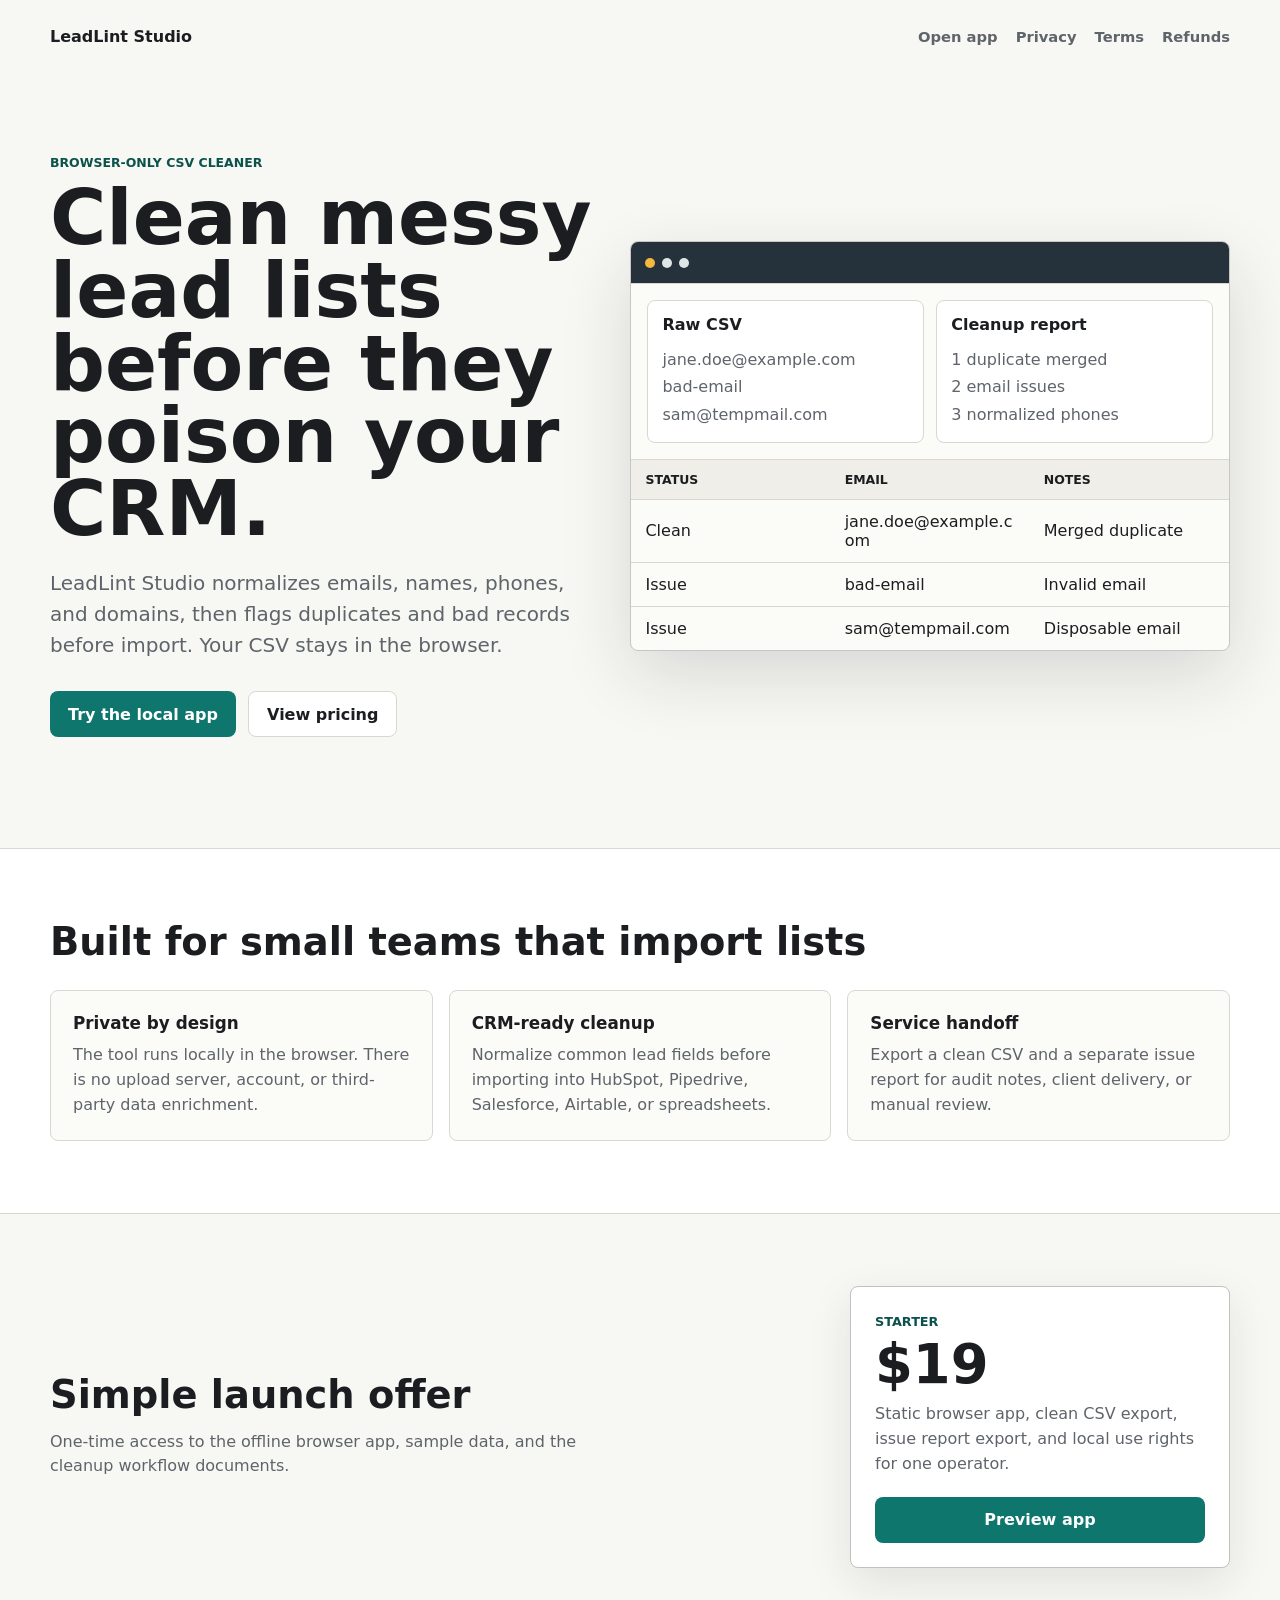
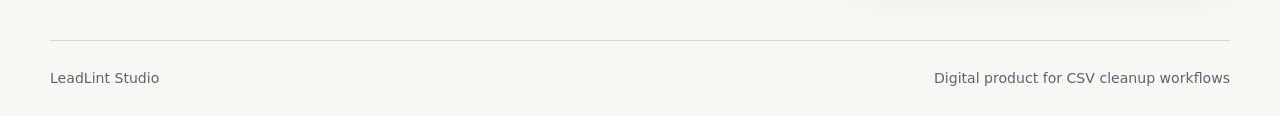
==== index.html @ 5fd6f4fb "Publish LeadLint Studio site" ====
﻿<!doctype html>
<html lang="en">
  <head>
    <meta charset="utf-8">
    <meta name="viewport" content="width=device-width, initial-scale=1">
    <title>LeadLint Studio - CSV lead cleanup before CRM import</title>
    <link rel="stylesheet" href="product.css">
  </head>
  <body>
    <header class="site-header">
      <a class="brand" href="app.html">LeadLint Studio</a>
      <nav aria-label="Product">
        <a href="app.html">Open app</a>
        <a href="privacy.html">Privacy</a>
        <a href="terms.html">Terms</a>
        <a href="refund.html">Refunds</a>
      </nav>
    </header>

    <main>
      <section class="hero">
        <div class="hero-copy">
          <p class="eyebrow">Browser-only CSV cleaner</p>
          <h1>Clean messy lead lists before they poison your CRM.</h1>
          <p class="lede">LeadLint Studio normalizes emails, names, phones, and domains, then flags duplicates and bad records before import. Your CSV stays in the browser.</p>
          <div class="hero-actions">
            <a class="primary-link" href="app.html">Try the local app</a>
            <a class="secondary-link" href="#pricing">View pricing</a>
          </div>
        </div>
        <div class="product-shot" aria-label="Product preview">
          <div class="shot-top">
            <span></span>
            <span></span>
            <span></span>
          </div>
          <div class="shot-grid">
            <div class="shot-panel">
              <strong>Raw CSV</strong>
              <p>jane.doe@example.com<br>bad-email<br>sam@tempmail.com</p>
            </div>
            <div class="shot-panel">
              <strong>Cleanup report</strong>
              <p>1 duplicate merged<br>2 email issues<br>3 normalized phones</p>
            </div>
          </div>
          <table>
            <tr><th>Status</th><th>Email</th><th>Notes</th></tr>
            <tr><td>Clean</td><td>jane.doe@example.com</td><td>Merged duplicate</td></tr>
            <tr><td>Issue</td><td>bad-email</td><td>Invalid email</td></tr>
            <tr><td>Issue</td><td>sam@tempmail.com</td><td>Disposable email</td></tr>
          </table>
        </div>
      </section>

      <section class="section-band">
        <div class="section-inner">
          <h2>Built for small teams that import lists</h2>
          <div class="feature-grid">
            <article>
              <h3>Private by design</h3>
              <p>The tool runs locally in the browser. There is no upload server, account, or third-party data enrichment.</p>
            </article>
            <article>
              <h3>CRM-ready cleanup</h3>
              <p>Normalize common lead fields before importing into HubSpot, Pipedrive, Salesforce, Airtable, or spreadsheets.</p>
            </article>
            <article>
              <h3>Service handoff</h3>
              <p>Export a clean CSV and a separate issue report for audit notes, client delivery, or manual review.</p>
            </article>
          </div>
        </div>
      </section>

      <section class="pricing" id="pricing">
        <div class="pricing-copy">
          <h2>Simple launch offer</h2>
          <p>One-time access to the offline browser app, sample data, and the cleanup workflow documents.</p>
        </div>
        <div class="price-card">
          <span class="price-label">Starter</span>
          <strong>$19</strong>
          <p>Static browser app, clean CSV export, issue report export, and local use rights for one operator.</p>
          <a class="primary-link" href="app.html">Preview app</a>
        </div>
      </section>
    </main>

    <footer>
      <span>LeadLint Studio</span>
      <span>Digital product for CSV cleanup workflows</span>
    </footer>
  </body>
</html>
---- product.css ----
:root {
  --bg: #f7f7f3;
  --ink: #1b1d20;
  --muted: #5f646b;
  --line: #d9d7cf;
  --surface: #ffffff;
  --accent: #0f766e;
  --accent-dark: #0b514c;
  --steel: #25313b;
  --sun: #f4b740;
}

* {
  box-sizing: border-box;
}

body {
  margin: 0;
  background: var(--bg);
  color: var(--ink);
  font-family: Inter, ui-sans-serif, system-ui, -apple-system, BlinkMacSystemFont, "Segoe UI", sans-serif;
}

a {
  color: inherit;
  text-decoration: none;
}

.site-header,
footer {
  display: flex;
  align-items: center;
  justify-content: space-between;
  gap: 20px;
  width: min(1180px, calc(100% - 32px));
  margin: 0 auto;
}

.site-header {
  min-height: 72px;
}

.brand {
  font-weight: 900;
}

nav {
  display: flex;
  gap: 18px;
  color: var(--muted);
  font-size: 0.92rem;
  font-weight: 750;
}

.hero {
  display: grid;
  grid-template-columns: minmax(0, 0.95fr) minmax(420px, 1.05fr);
  align-items: center;
  gap: 38px;
  width: min(1180px, calc(100% - 32px));
  min-height: calc(100vh - 124px);
  margin: 0 auto;
  padding: 44px 0 72px;
}

.eyebrow {
  margin: 0 0 12px;
  color: var(--accent-dark);
  font-size: 0.78rem;
  font-weight: 900;
  letter-spacing: 0;
  text-transform: uppercase;
}

h1,
h2,
h3,
p {
  margin: 0;
  letter-spacing: 0;
}

h1 {
  max-width: 780px;
  font-size: clamp(2.8rem, 6vw, 5.9rem);
  line-height: 0.95;
}

.lede {
  max-width: 620px;
  margin-top: 22px;
  color: var(--muted);
  font-size: clamp(1.04rem, 2vw, 1.25rem);
  line-height: 1.55;
}

.hero-actions {
  display: flex;
  gap: 12px;
  flex-wrap: wrap;
  margin-top: 30px;
}

.primary-link,
.secondary-link {
  display: inline-flex;
  align-items: center;
  justify-content: center;
  min-height: 46px;
  border-radius: 8px;
  padding: 0 18px;
  font-weight: 850;
}

.primary-link {
  background: var(--accent);
  color: #ffffff;
}

.secondary-link {
  border: 1px solid var(--line);
  background: #ffffff;
}

.product-shot {
  overflow: hidden;
  border: 1px solid #c6c7c2;
  border-radius: 8px;
  background: #fbfbf8;
  box-shadow: 0 24px 70px rgba(27, 29, 32, 0.14);
}

.shot-top {
  display: flex;
  align-items: center;
  gap: 7px;
  height: 42px;
  padding: 0 14px;
  border-bottom: 1px solid var(--line);
  background: var(--steel);
}

.shot-top span {
  width: 10px;
  height: 10px;
  border-radius: 50%;
  background: #dfe7e4;
}

.shot-top span:first-child {
  background: var(--sun);
}

.shot-grid {
  display: grid;
  grid-template-columns: repeat(2, minmax(0, 1fr));
  gap: 12px;
  padding: 16px;
}

.shot-panel {
  min-height: 140px;
  border: 1px solid var(--line);
  border-radius: 8px;
  padding: 14px;
  background: #ffffff;
}

.shot-panel strong {
  display: block;
  margin-bottom: 12px;
}

.shot-panel p {
  color: var(--muted);
  line-height: 1.7;
}

table {
  width: 100%;
  border-collapse: collapse;
  table-layout: fixed;
}

th,
td {
  padding: 12px 14px;
  border-top: 1px solid var(--line);
  text-align: left;
  overflow-wrap: anywhere;
}

th {
  background: #efeee8;
  font-size: 0.78rem;
  text-transform: uppercase;
}

.section-band {
  border-top: 1px solid var(--line);
  border-bottom: 1px solid var(--line);
  background: #ffffff;
}

.section-inner,
.pricing {
  width: min(1180px, calc(100% - 32px));
  margin: 0 auto;
  padding: 72px 0;
}

h2 {
  font-size: clamp(1.9rem, 3vw, 3.2rem);
  line-height: 1.08;
}

.feature-grid {
  display: grid;
  grid-template-columns: repeat(3, minmax(0, 1fr));
  gap: 16px;
  margin-top: 28px;
}

article {
  padding: 22px;
  border: 1px solid var(--line);
  border-radius: 8px;
  background: #fbfbf8;
}

h3 {
  margin-bottom: 10px;
  font-size: 1.05rem;
}

article p,
.pricing-copy p,
.price-card p {
  color: var(--muted);
  line-height: 1.55;
}

.pricing {
  display: grid;
  grid-template-columns: minmax(0, 1fr) minmax(300px, 380px);
  gap: 28px;
  align-items: center;
}

.pricing-copy p {
  max-width: 560px;
  margin-top: 14px;
}

.price-card {
  padding: 24px;
  border: 1px solid #bec3bf;
  border-radius: 8px;
  background: #ffffff;
  box-shadow: 0 14px 44px rgba(27, 29, 32, 0.1);
}

.price-label {
  color: var(--accent-dark);
  font-size: 0.8rem;
  font-weight: 900;
  text-transform: uppercase;
}

.price-card strong {
  display: block;
  margin: 8px 0 10px;
  font-size: 3.4rem;
  line-height: 1;
}

.price-card .primary-link {
  width: 100%;
  margin-top: 20px;
}

footer {
  min-height: 76px;
  border-top: 1px solid var(--line);
  color: var(--muted);
  font-size: 0.88rem;
}

@media (max-width: 900px) {
  .hero,
  .pricing {
    grid-template-columns: 1fr;
  }

  .hero {
    min-height: auto;
    padding-top: 30px;
  }

  .product-shot {
    max-width: 680px;
  }

  .feature-grid {
    grid-template-columns: 1fr;
  }
}

@media (max-width: 620px) {
  .site-header,
  footer {
    align-items: flex-start;
    flex-direction: column;
    justify-content: center;
    padding: 14px 0;
  }

  nav {
    flex-wrap: wrap;
  }

  .hero-actions {
    flex-direction: column;
  }

  .primary-link,
  .secondary-link {
    width: 100%;
  }

  .shot-grid {
    grid-template-columns: 1fr;
  }
}
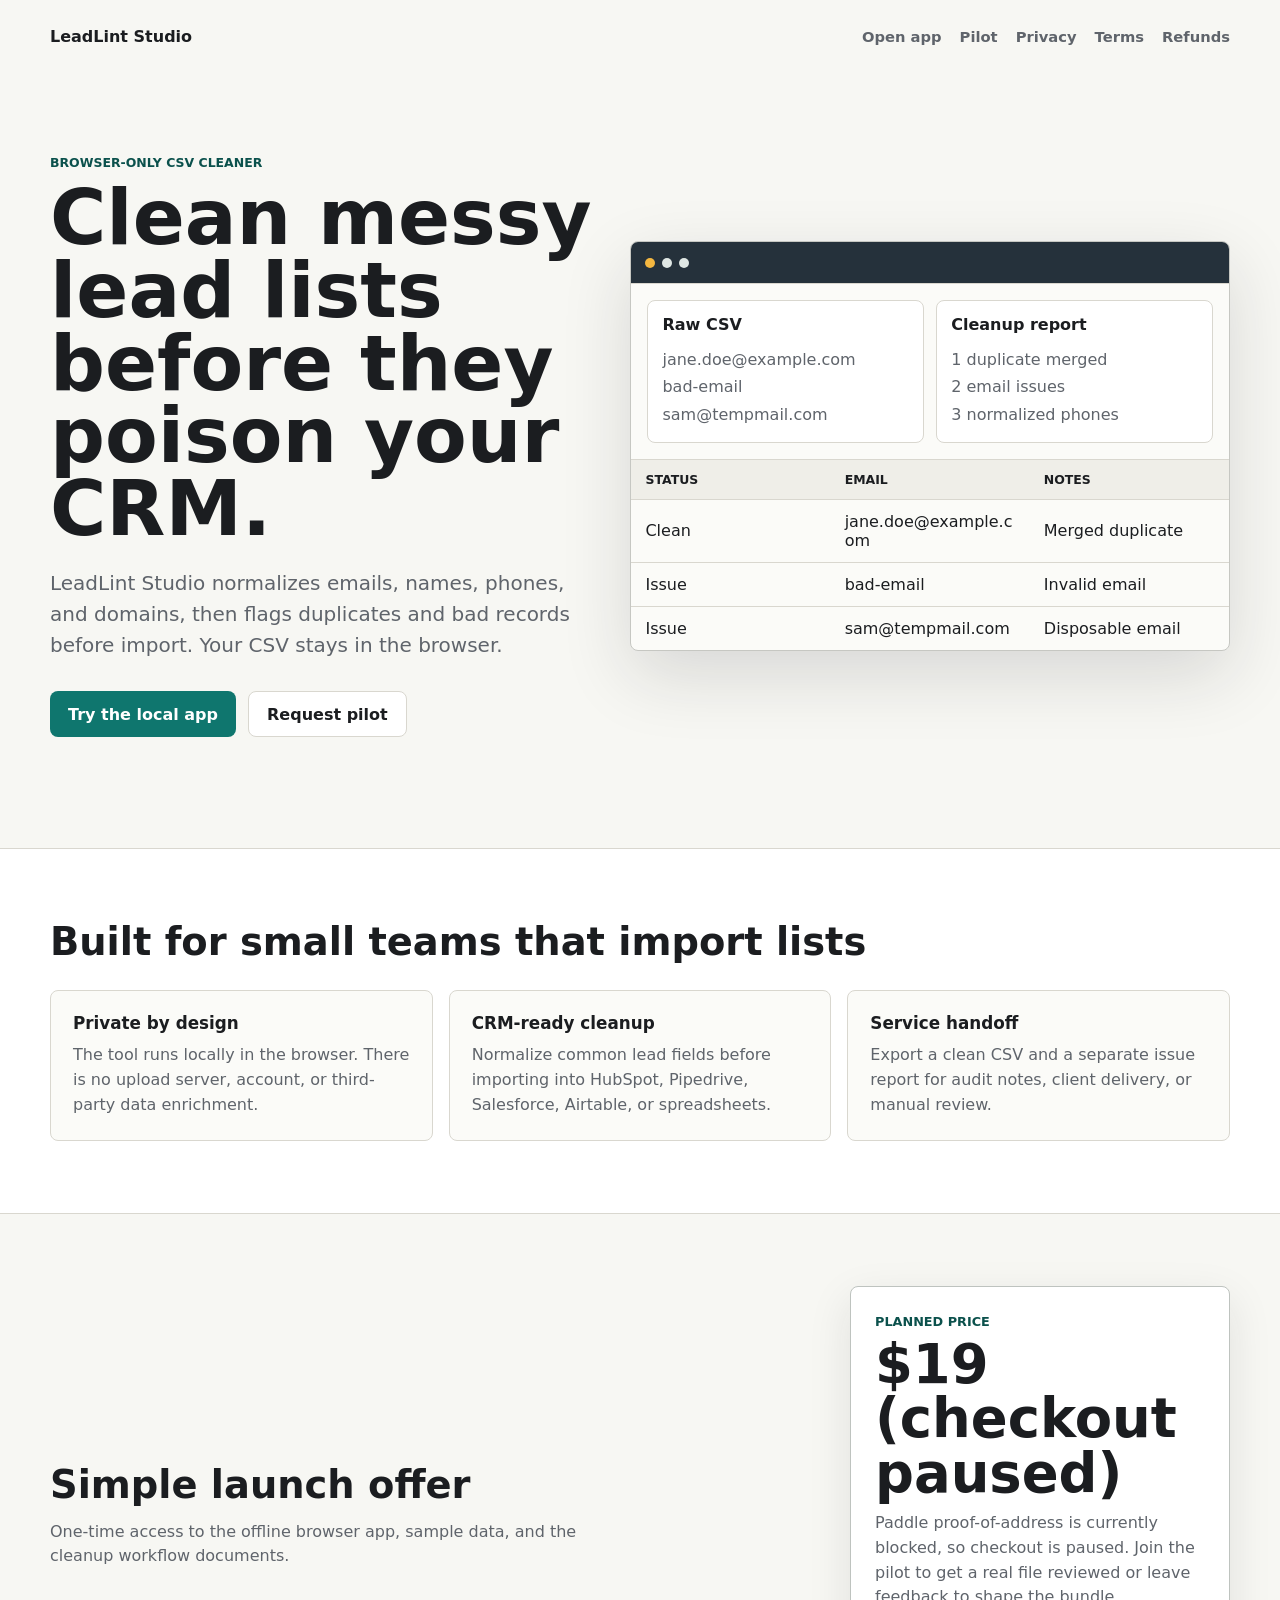
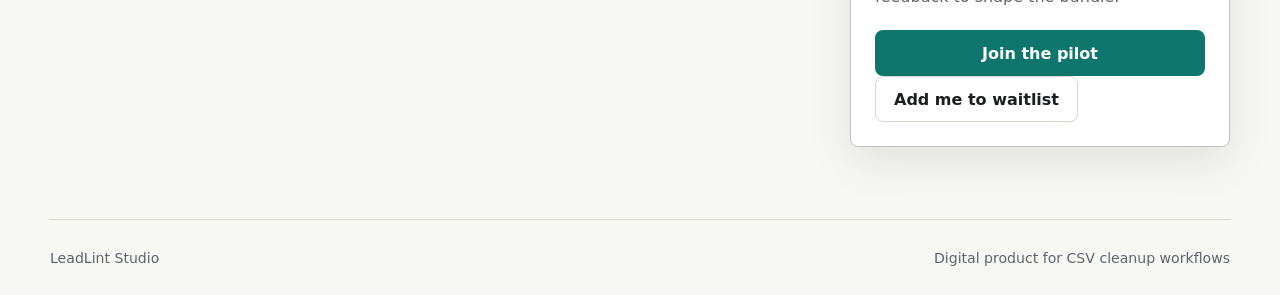
==== commit cd39be79: "Add pilot intake and safe summary export" ====
--- a/index.html
+++ b/index.html
@@ -8,9 +8,10 @@
   </head>
   <body>
     <header class="site-header">
-      <a class="brand" href="app.html">LeadLint Studio</a>
+      <a class="brand" href="index.html">LeadLint Studio</a>
       <nav aria-label="Product">
         <a href="app.html">Open app</a>
+        <a href="pilot.html">Pilot</a>
         <a href="privacy.html">Privacy</a>
         <a href="terms.html">Terms</a>
         <a href="refund.html">Refunds</a>
@@ -25,7 +26,7 @@
           <p class="lede">LeadLint Studio normalizes emails, names, phones, and domains, then flags duplicates and bad records before import. Your CSV stays in the browser.</p>
           <div class="hero-actions">
             <a class="primary-link" href="app.html">Try the local app</a>
-            <a class="secondary-link" href="#pricing">View pricing</a>
+            <a class="secondary-link" href="pilot.html">Request pilot</a>
           </div>
         </div>
         <div class="product-shot" aria-label="Product preview">
@@ -79,10 +80,11 @@
           <p>One-time access to the offline browser app, sample data, and the cleanup workflow documents.</p>
         </div>
         <div class="price-card">
-          <span class="price-label">Starter</span>
-          <strong>$19</strong>
-          <p>Static browser app, clean CSV export, issue report export, and local use rights for one operator.</p>
-          <a class="primary-link" href="app.html">Preview app</a>
+          <span class="price-label">Planned price</span>
+          <strong>$19 (checkout paused)</strong>
+          <p>Paddle proof-of-address is currently blocked, so checkout is paused. Join the pilot to get a real file reviewed or leave feedback to shape the bundle.</p>
+          <a class="primary-link" href="pilot.html">Join the pilot</a>
+          <a class="secondary-link" href="https://github.com/cloriselvis/cloriselvis.github.io/issues/new?template=waitlist.yml&title=Waitlist%3A%20LeadLint%20Studio%20checkout" target="_blank" rel="noopener">Add me to waitlist</a>
         </div>
       </section>
     </main>
--- a/product.css
+++ b/product.css
@@ -63,6 +63,10 @@
   padding: 44px 0 72px;
 }
 
+.pilot-hero {
+  min-height: calc(100vh - 112px);
+}
+
 .eyebrow {
   margin: 0 0 12px;
   color: var(--accent-dark);
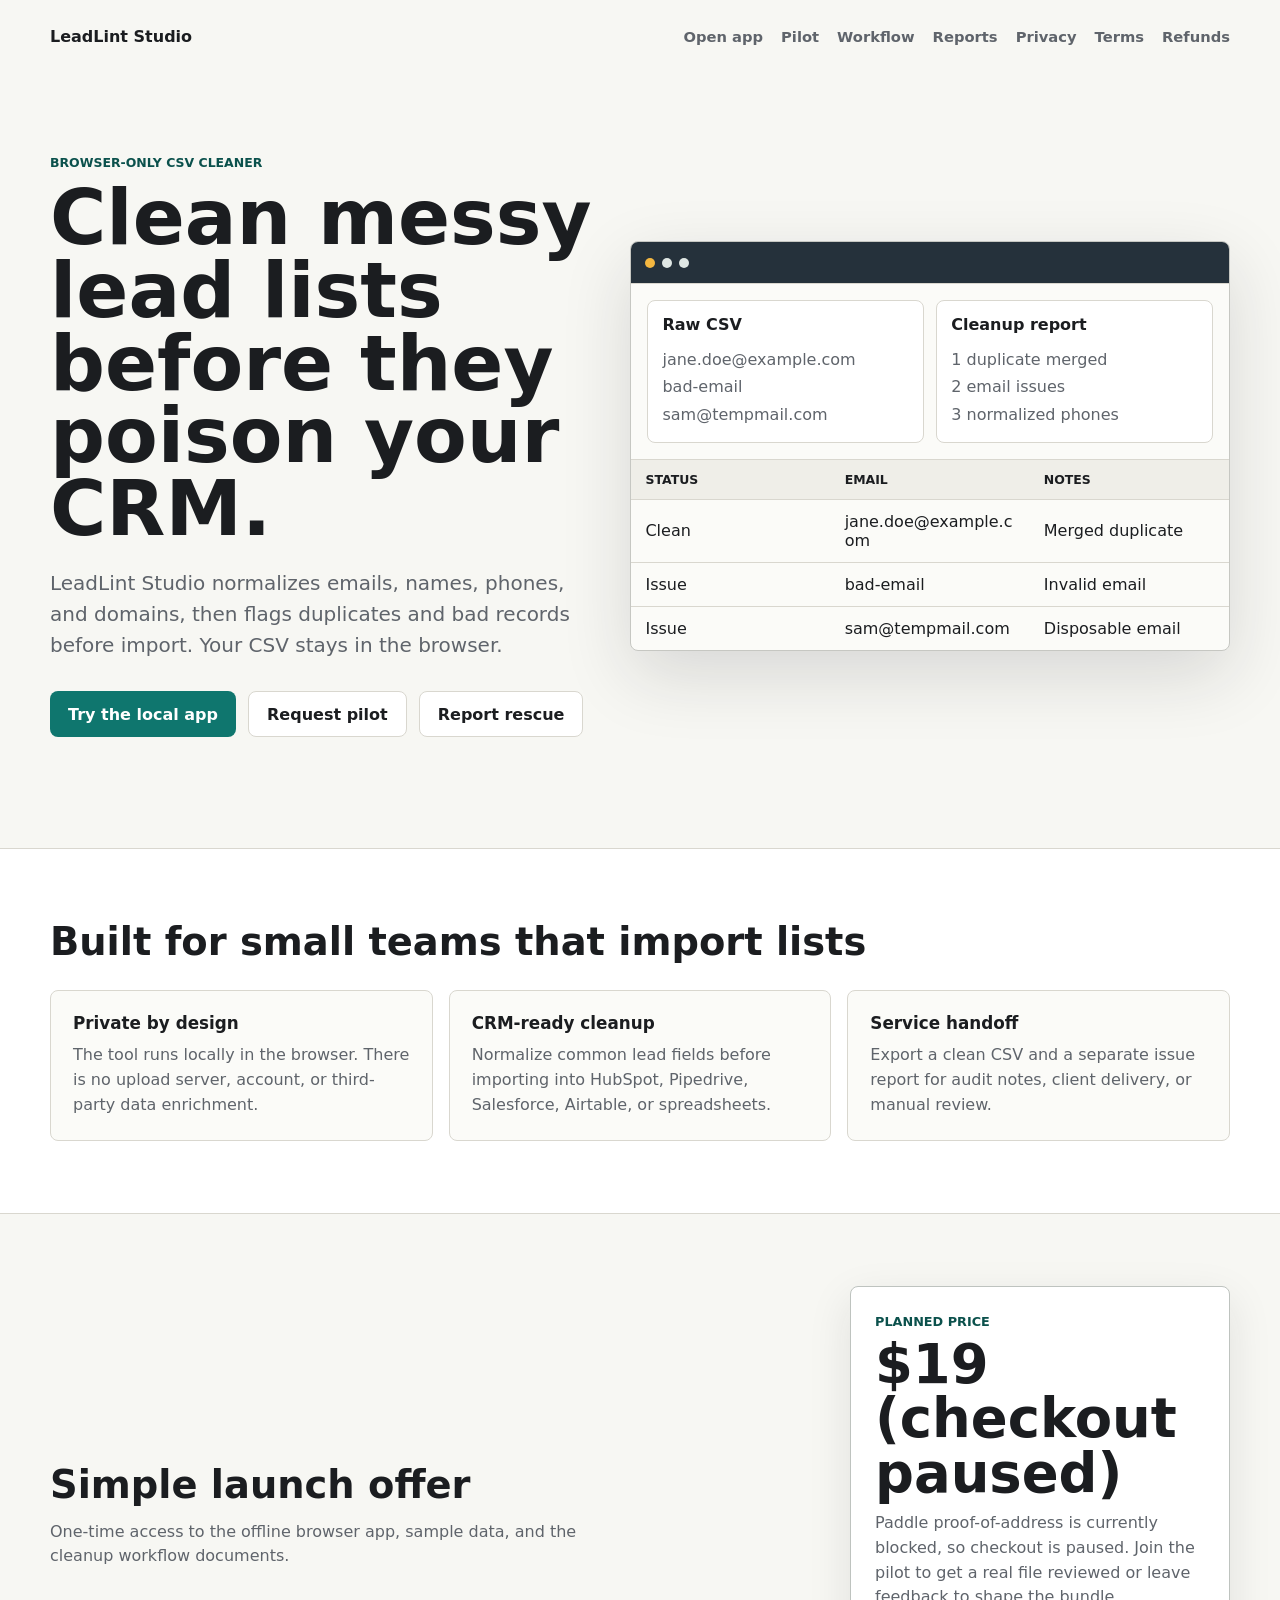
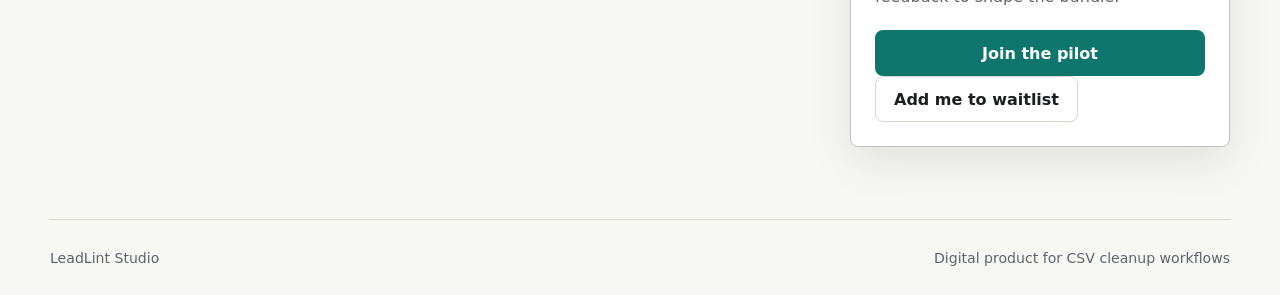
==== commit a27f4569: "Add weekly report rescue pilot" ====
--- a/index.html
+++ b/index.html
@@ -12,6 +12,8 @@
       <nav aria-label="Product">
         <a href="app.html">Open app</a>
         <a href="pilot.html">Pilot</a>
+        <a href="workflow-cleanup.html">Workflow</a>
+        <a href="weekly-report-rescue.html">Reports</a>
         <a href="privacy.html">Privacy</a>
         <a href="terms.html">Terms</a>
         <a href="refund.html">Refunds</a>
@@ -27,6 +29,7 @@
           <div class="hero-actions">
             <a class="primary-link" href="app.html">Try the local app</a>
             <a class="secondary-link" href="pilot.html">Request pilot</a>
+            <a class="secondary-link" href="weekly-report-rescue.html">Report rescue</a>
           </div>
         </div>
         <div class="product-shot" aria-label="Product preview">
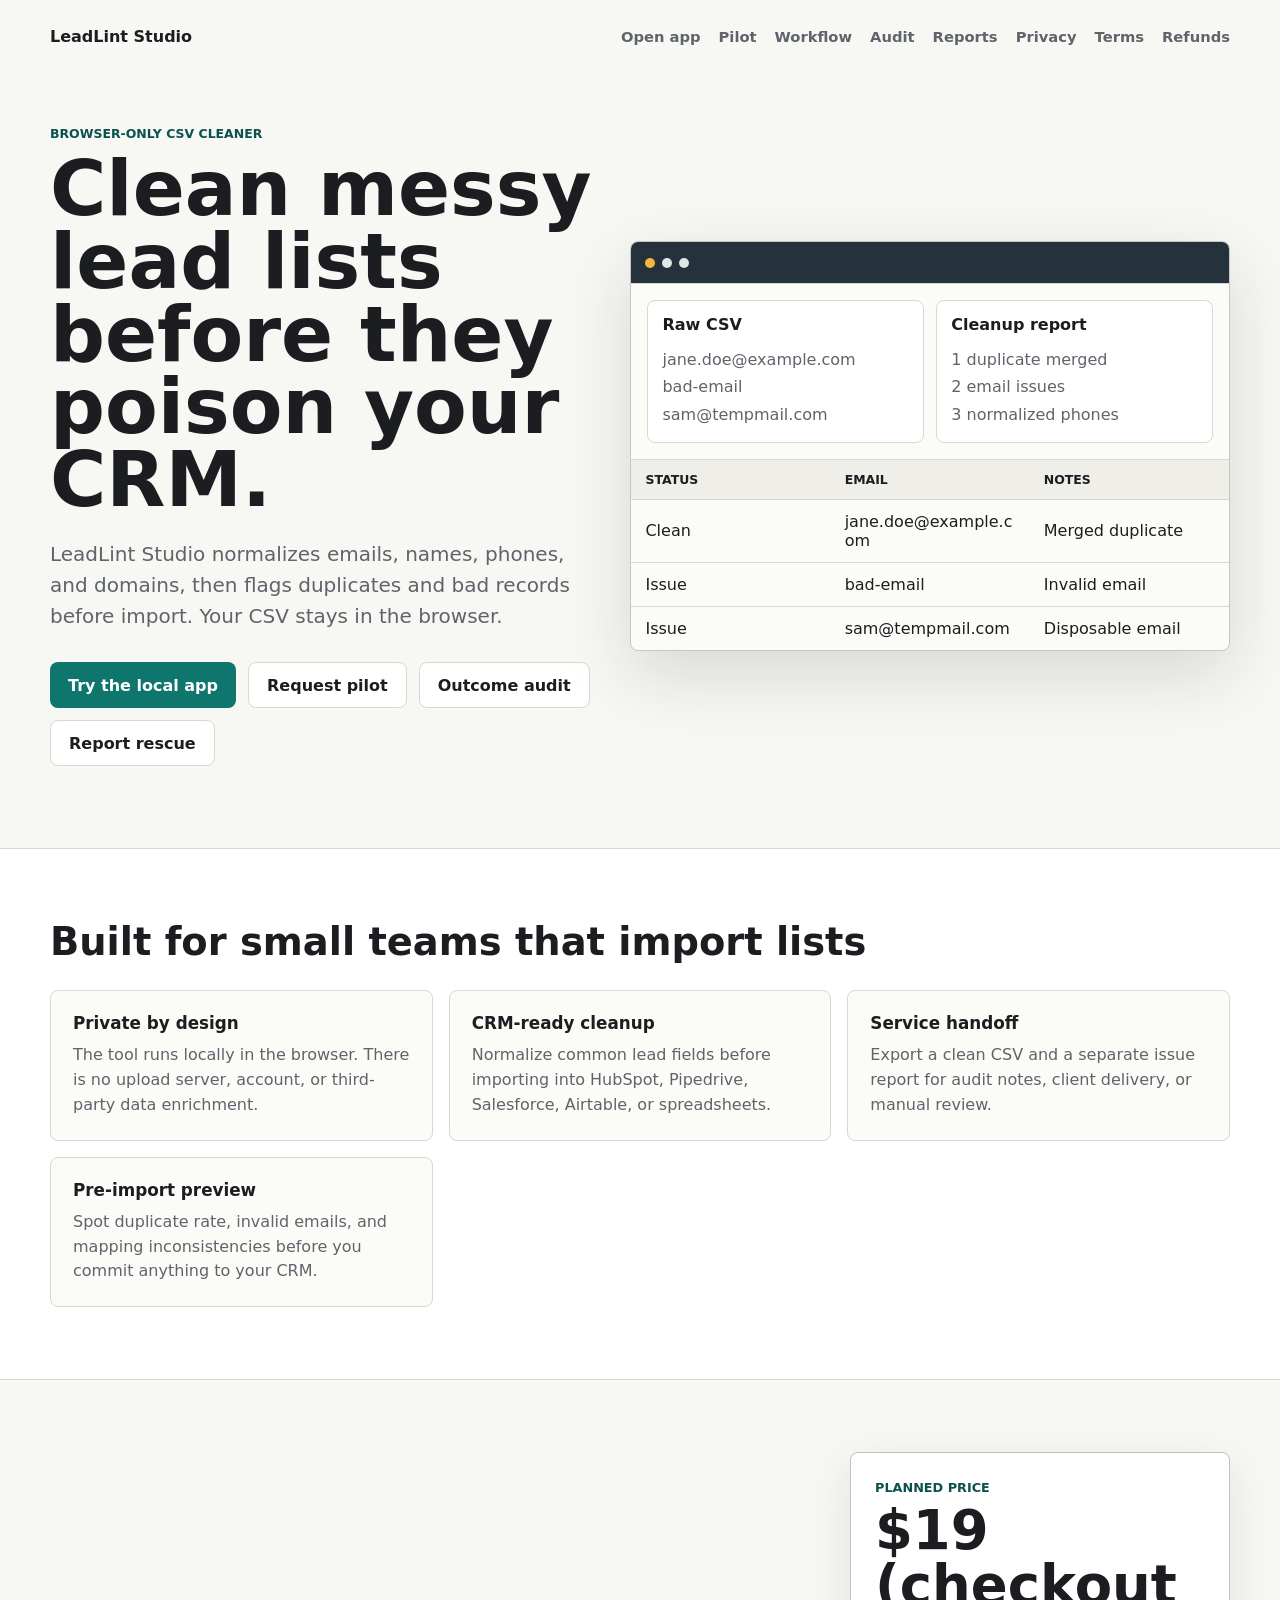
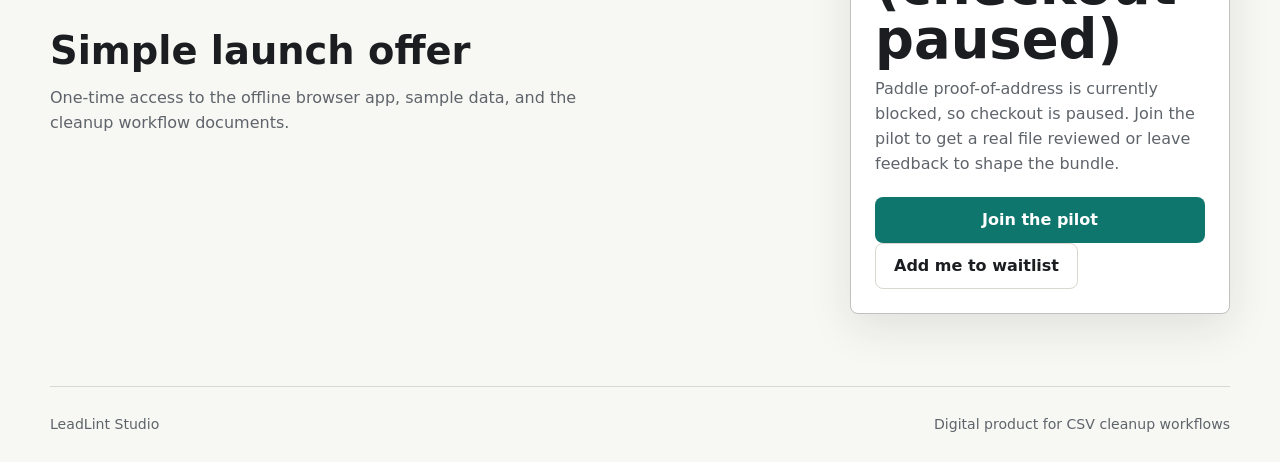
==== commit ce3a3f91: "Add automation outcome audit offer" ====
--- a/index.html
+++ b/index.html
@@ -13,6 +13,7 @@
         <a href="app.html">Open app</a>
         <a href="pilot.html">Pilot</a>
         <a href="workflow-cleanup.html">Workflow</a>
+        <a href="outcome-audit.html">Audit</a>
         <a href="weekly-report-rescue.html">Reports</a>
         <a href="privacy.html">Privacy</a>
         <a href="terms.html">Terms</a>
@@ -29,6 +30,7 @@
           <div class="hero-actions">
             <a class="primary-link" href="app.html">Try the local app</a>
             <a class="secondary-link" href="pilot.html">Request pilot</a>
+            <a class="secondary-link" href="outcome-audit.html">Outcome audit</a>
             <a class="secondary-link" href="weekly-report-rescue.html">Report rescue</a>
           </div>
         </div>
@@ -73,6 +75,10 @@
               <h3>Service handoff</h3>
               <p>Export a clean CSV and a separate issue report for audit notes, client delivery, or manual review.</p>
             </article>
+            <article>
+              <h3>Pre-import preview</h3>
+              <p>Spot duplicate rate, invalid emails, and mapping inconsistencies before you commit anything to your CRM.</p>
+            </article>
           </div>
         </div>
       </section>
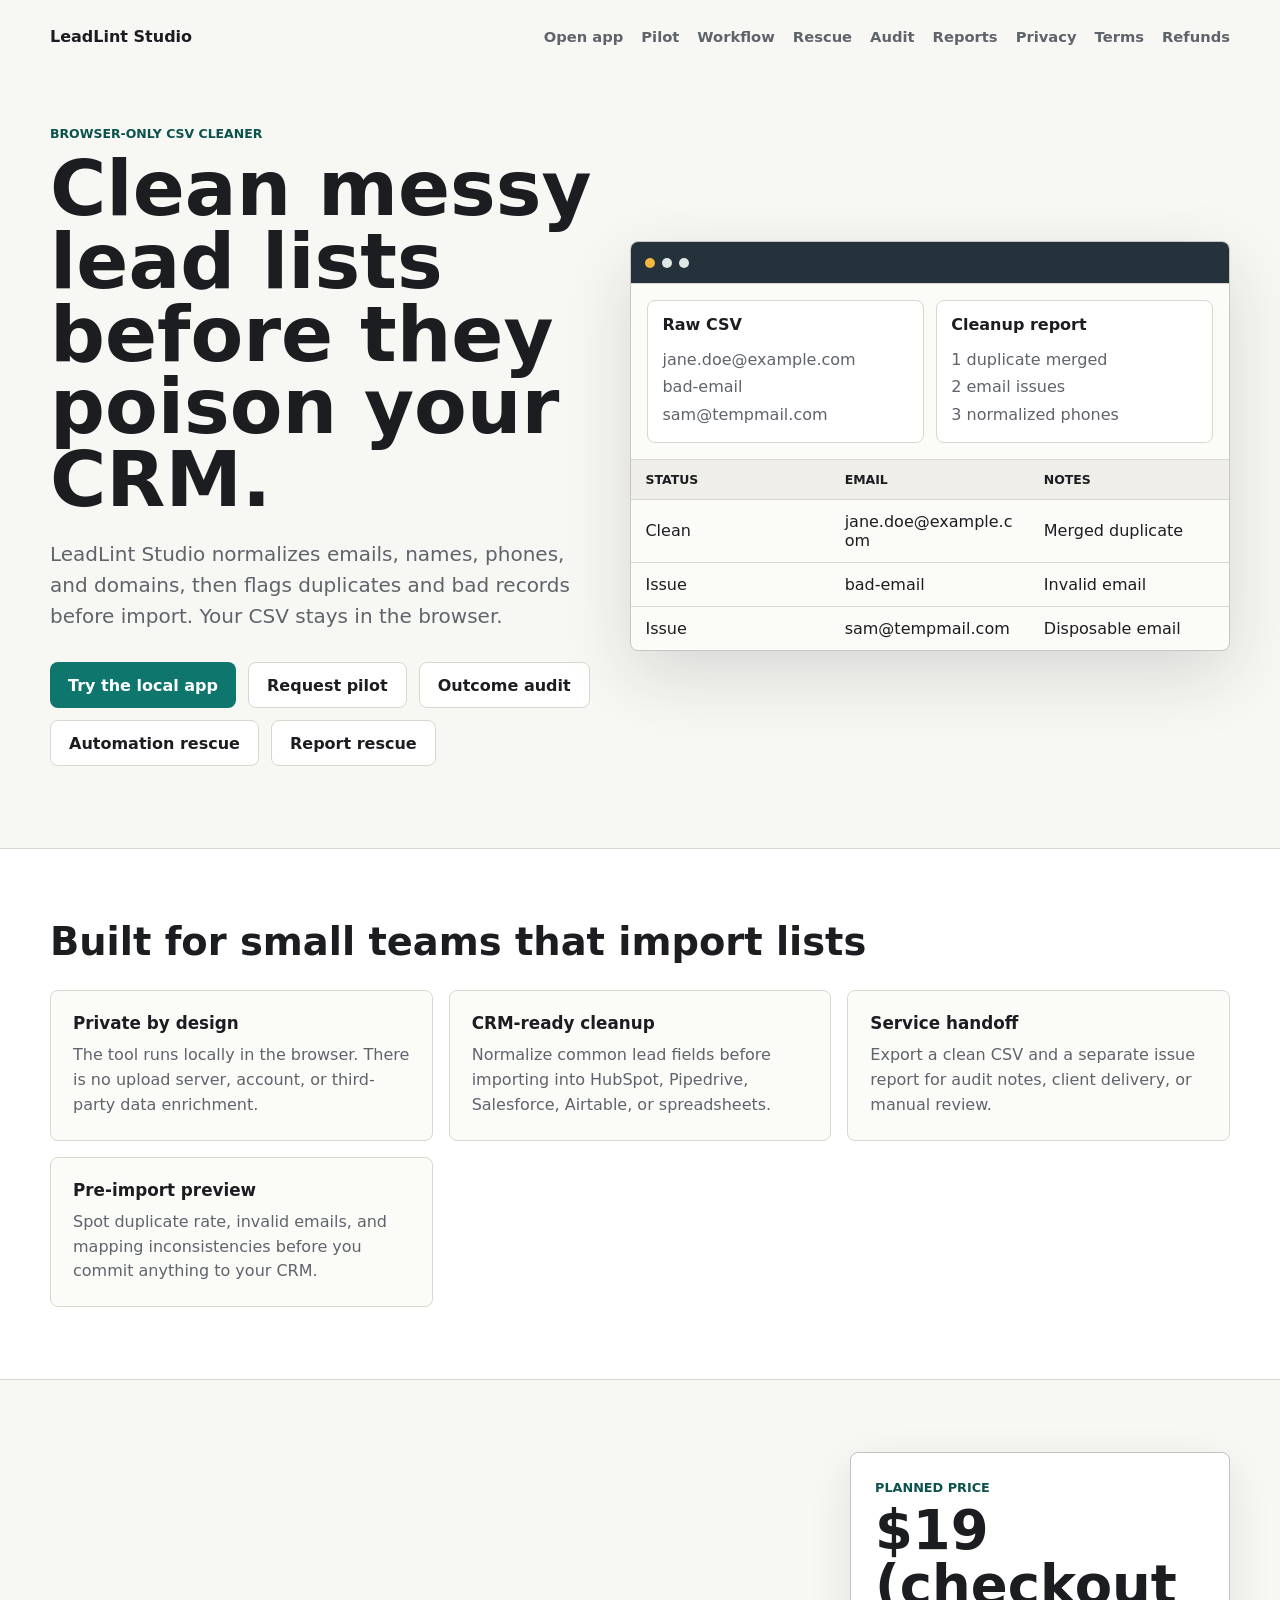
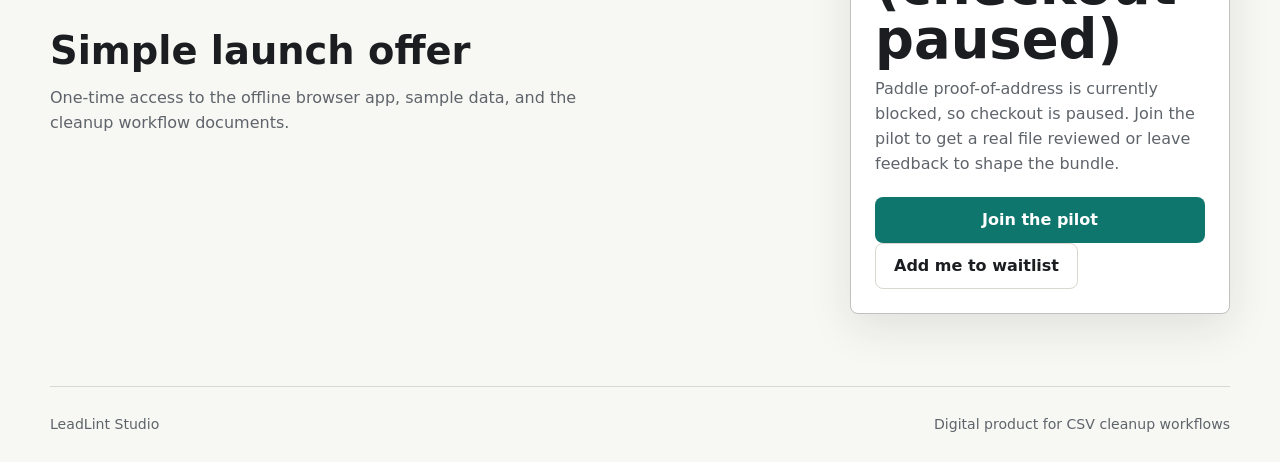
==== commit 53682d12: "Add automation reliability rescue page" ====
--- a/index.html
+++ b/index.html
@@ -13,6 +13,7 @@
         <a href="app.html">Open app</a>
         <a href="pilot.html">Pilot</a>
         <a href="workflow-cleanup.html">Workflow</a>
+        <a href="reliability-rescue.html">Rescue</a>
         <a href="outcome-audit.html">Audit</a>
         <a href="weekly-report-rescue.html">Reports</a>
         <a href="privacy.html">Privacy</a>
@@ -31,6 +32,7 @@
             <a class="primary-link" href="app.html">Try the local app</a>
             <a class="secondary-link" href="pilot.html">Request pilot</a>
             <a class="secondary-link" href="outcome-audit.html">Outcome audit</a>
+            <a class="secondary-link" href="reliability-rescue.html">Automation rescue</a>
             <a class="secondary-link" href="weekly-report-rescue.html">Report rescue</a>
           </div>
         </div>
--- a/product.css
+++ b/product.css
@@ -98,6 +98,24 @@
   line-height: 1.55;
 }
 
+.quick-ask {
+  max-width: 620px;
+  margin-top: 22px;
+  padding-left: 14px;
+  border-left: 4px solid var(--accent);
+}
+
+.quick-ask strong {
+  display: block;
+  margin-bottom: 6px;
+  color: var(--accent-dark);
+}
+
+.quick-ask p {
+  color: var(--muted);
+  line-height: 1.55;
+}
+
 .hero-actions {
   display: flex;
   gap: 12px;
@@ -242,6 +260,27 @@
 .price-card p {
   color: var(--muted);
   line-height: 1.55;
+}
+
+.template-block {
+  margin-top: 24px;
+  border: 1px solid var(--line);
+  border-radius: 8px;
+  background: #fbfbf8;
+  padding: 18px;
+}
+
+.template-block pre {
+  margin: 0;
+  padding: 14px;
+  border: 1px solid var(--line);
+  border-radius: 8px;
+  background: #ffffff;
+  font-family: ui-monospace, SFMono-Regular, Menlo, Monaco, Consolas, "Liberation Mono", "Courier New", monospace;
+  font-size: 0.92rem;
+  line-height: 1.55;
+  white-space: pre-wrap;
+  overflow-wrap: anywhere;
 }
 
 .pricing {
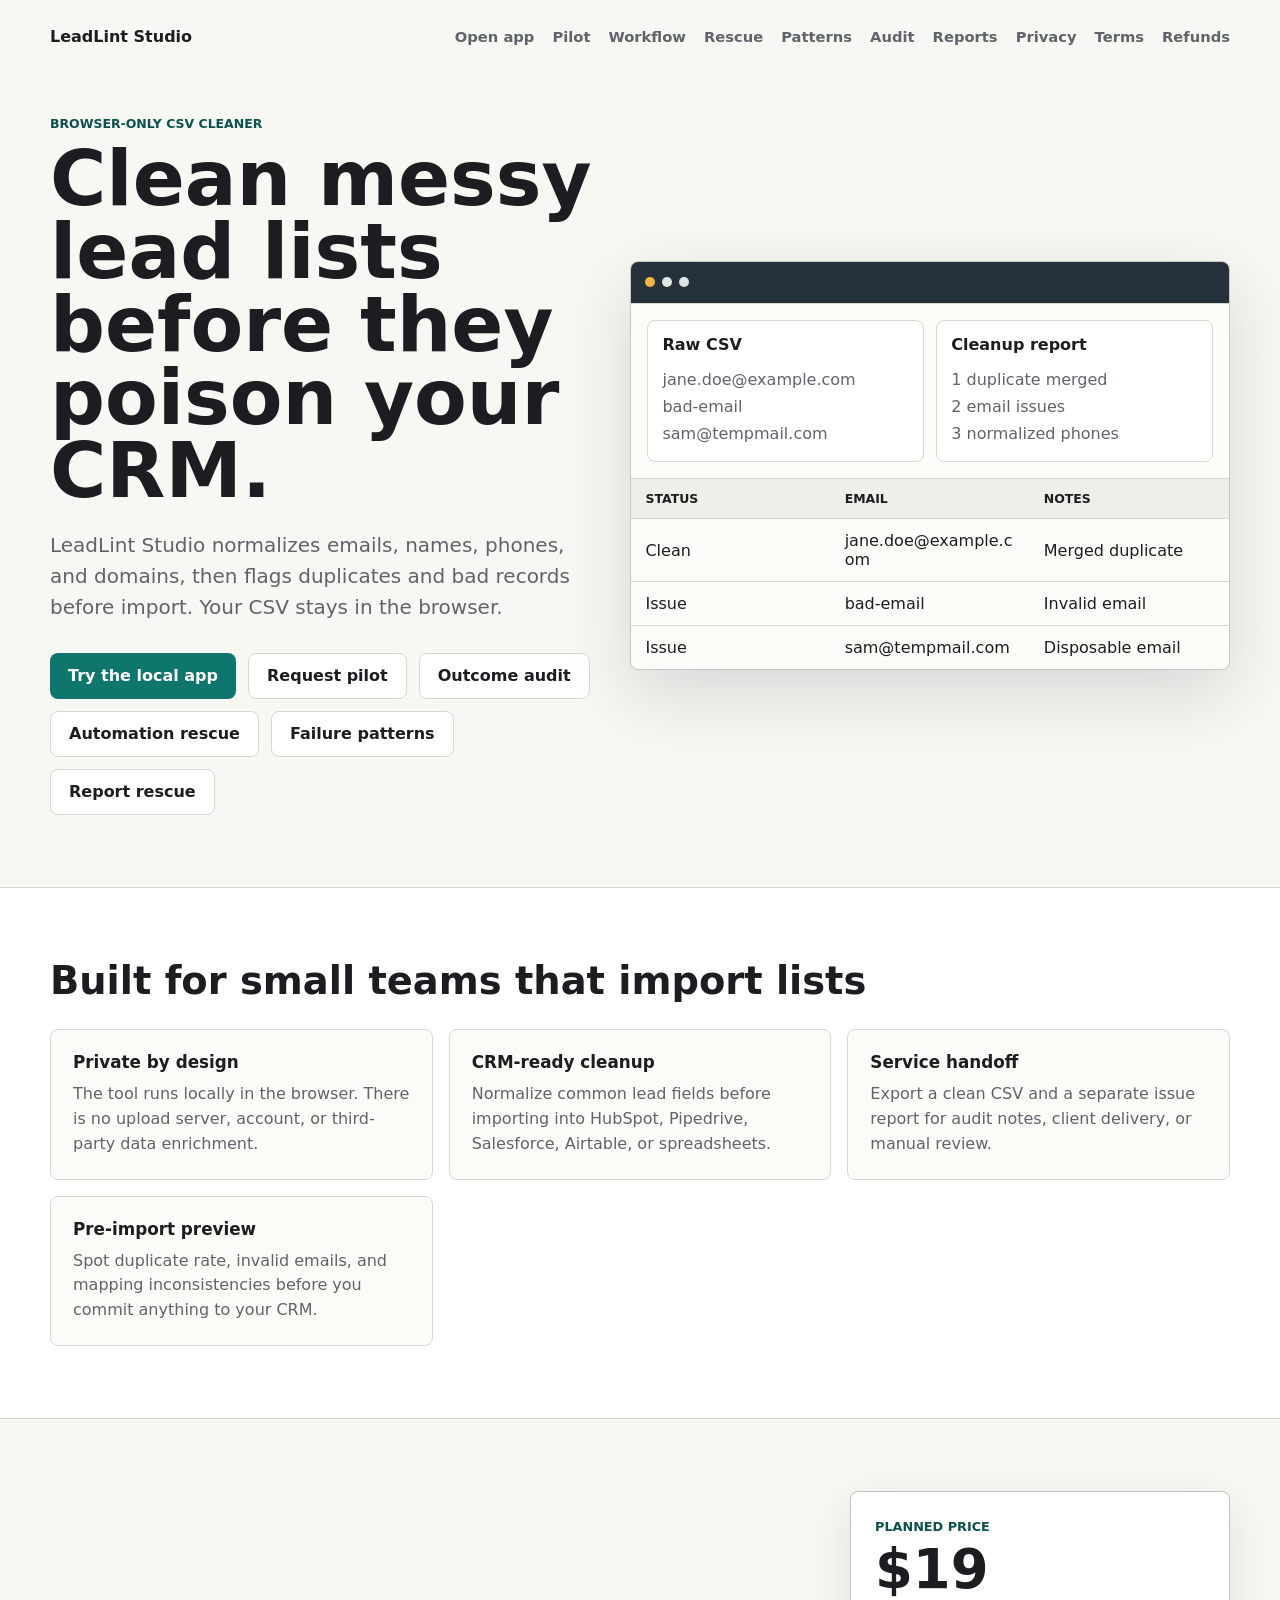
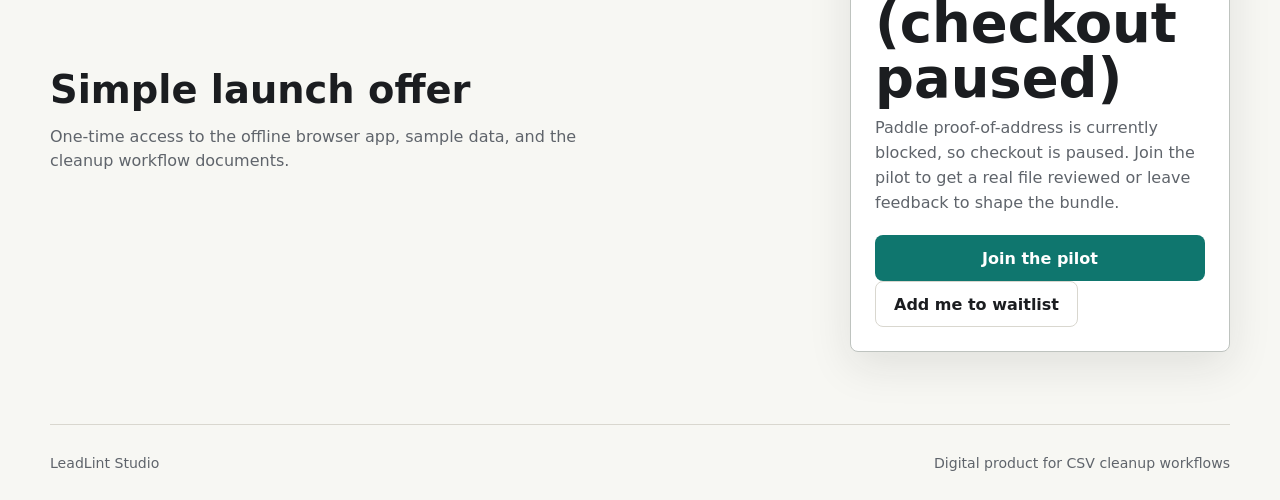
==== commit 7ff2161c: "Add automation failure patterns proof asset" ====
--- a/index.html
+++ b/index.html
@@ -14,6 +14,7 @@
         <a href="pilot.html">Pilot</a>
         <a href="workflow-cleanup.html">Workflow</a>
         <a href="reliability-rescue.html">Rescue</a>
+        <a href="automation-failure-patterns.html">Patterns</a>
         <a href="outcome-audit.html">Audit</a>
         <a href="weekly-report-rescue.html">Reports</a>
         <a href="privacy.html">Privacy</a>
@@ -33,6 +34,7 @@
             <a class="secondary-link" href="pilot.html">Request pilot</a>
             <a class="secondary-link" href="outcome-audit.html">Outcome audit</a>
             <a class="secondary-link" href="reliability-rescue.html">Automation rescue</a>
+            <a class="secondary-link" href="automation-failure-patterns.html">Failure patterns</a>
             <a class="secondary-link" href="weekly-report-rescue.html">Report rescue</a>
           </div>
         </div>
--- a/product.css
+++ b/product.css
@@ -46,6 +46,7 @@
 
 nav {
   display: flex;
+  flex-wrap: wrap;
   gap: 18px;
   color: var(--muted);
   font-size: 0.92rem;
@@ -204,6 +205,10 @@
   table-layout: fixed;
 }
 
+.pattern-table {
+  margin-top: 28px;
+}
+
 th,
 td {
   padding: 12px 14px;
@@ -281,6 +286,23 @@
   line-height: 1.55;
   white-space: pre-wrap;
   overflow-wrap: anywhere;
+}
+
+.source-list {
+  display: grid;
+  gap: 12px;
+  margin: 24px 0 0;
+  padding-left: 18px;
+  color: var(--muted);
+  line-height: 1.5;
+}
+
+.source-list a {
+  color: var(--accent-dark);
+  font-weight: 800;
+  text-decoration: underline;
+  text-decoration-thickness: 1px;
+  text-underline-offset: 3px;
 }
 
 .pricing {
